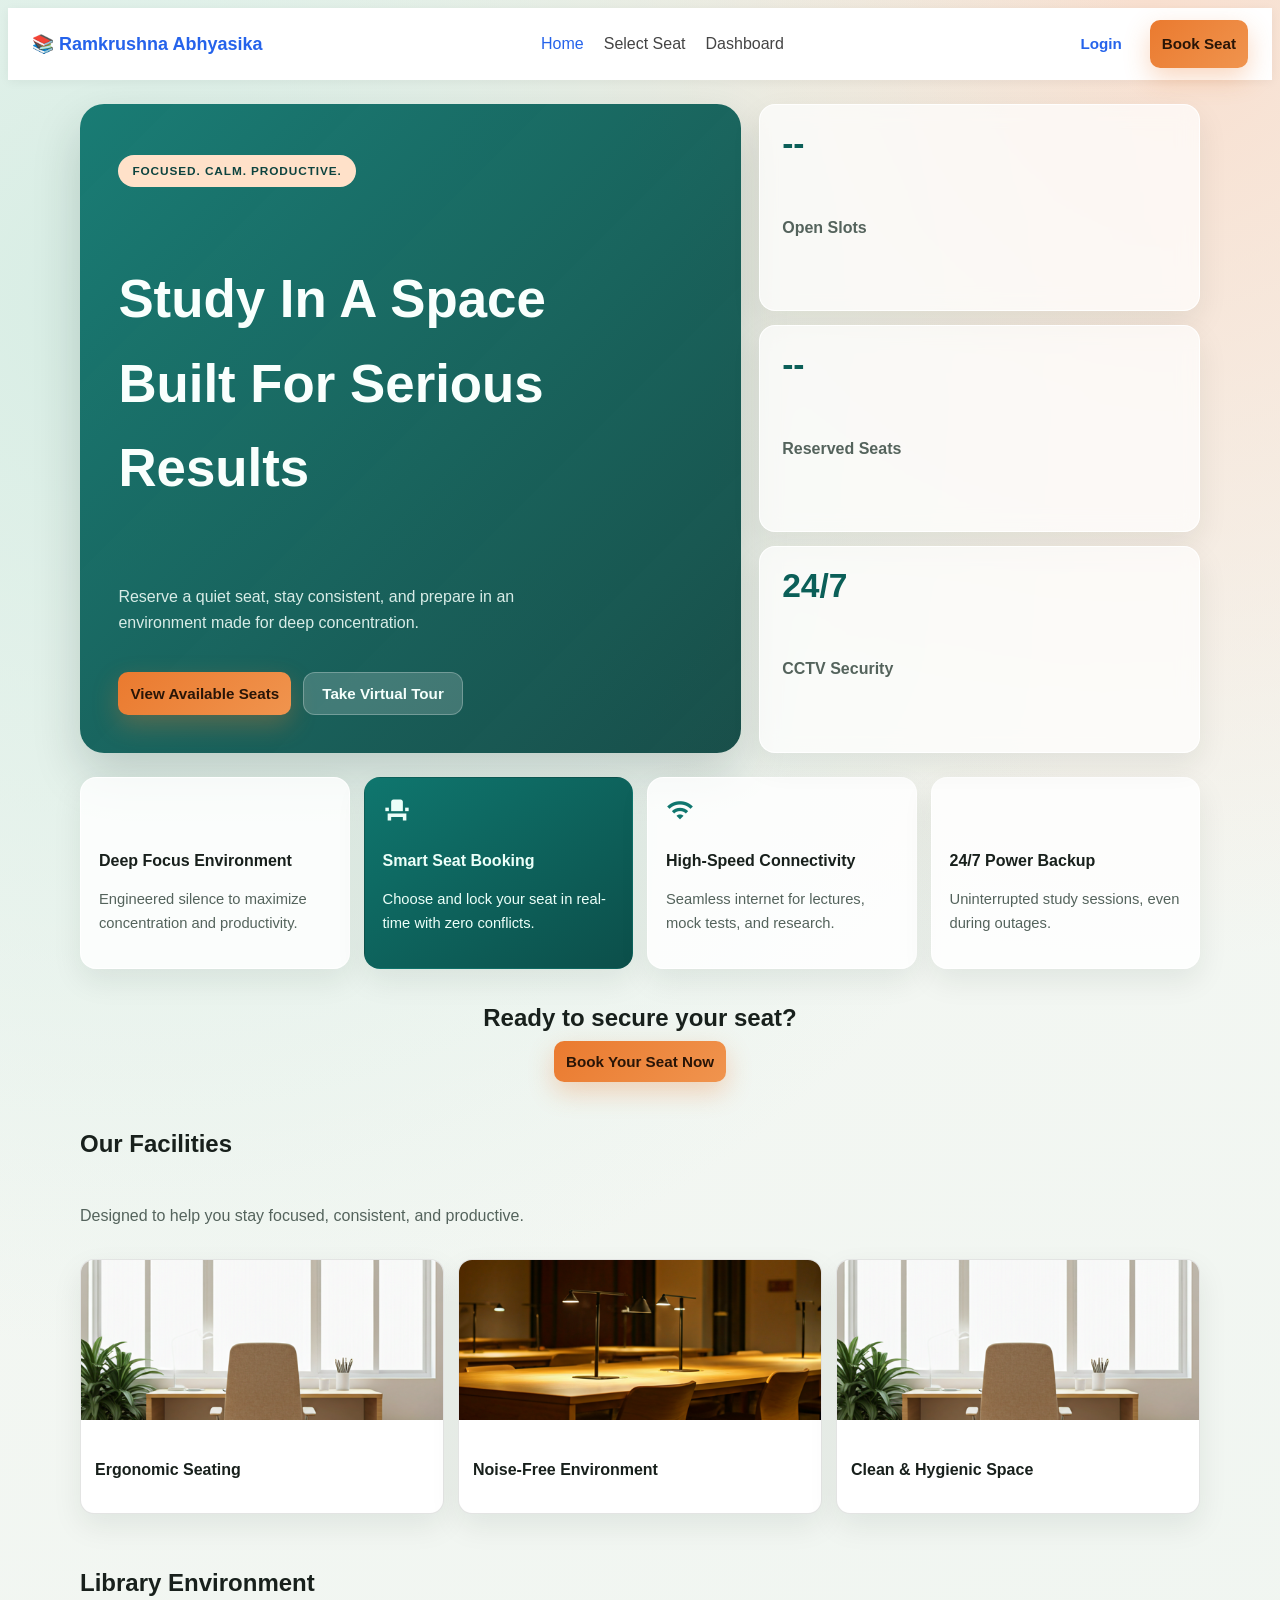
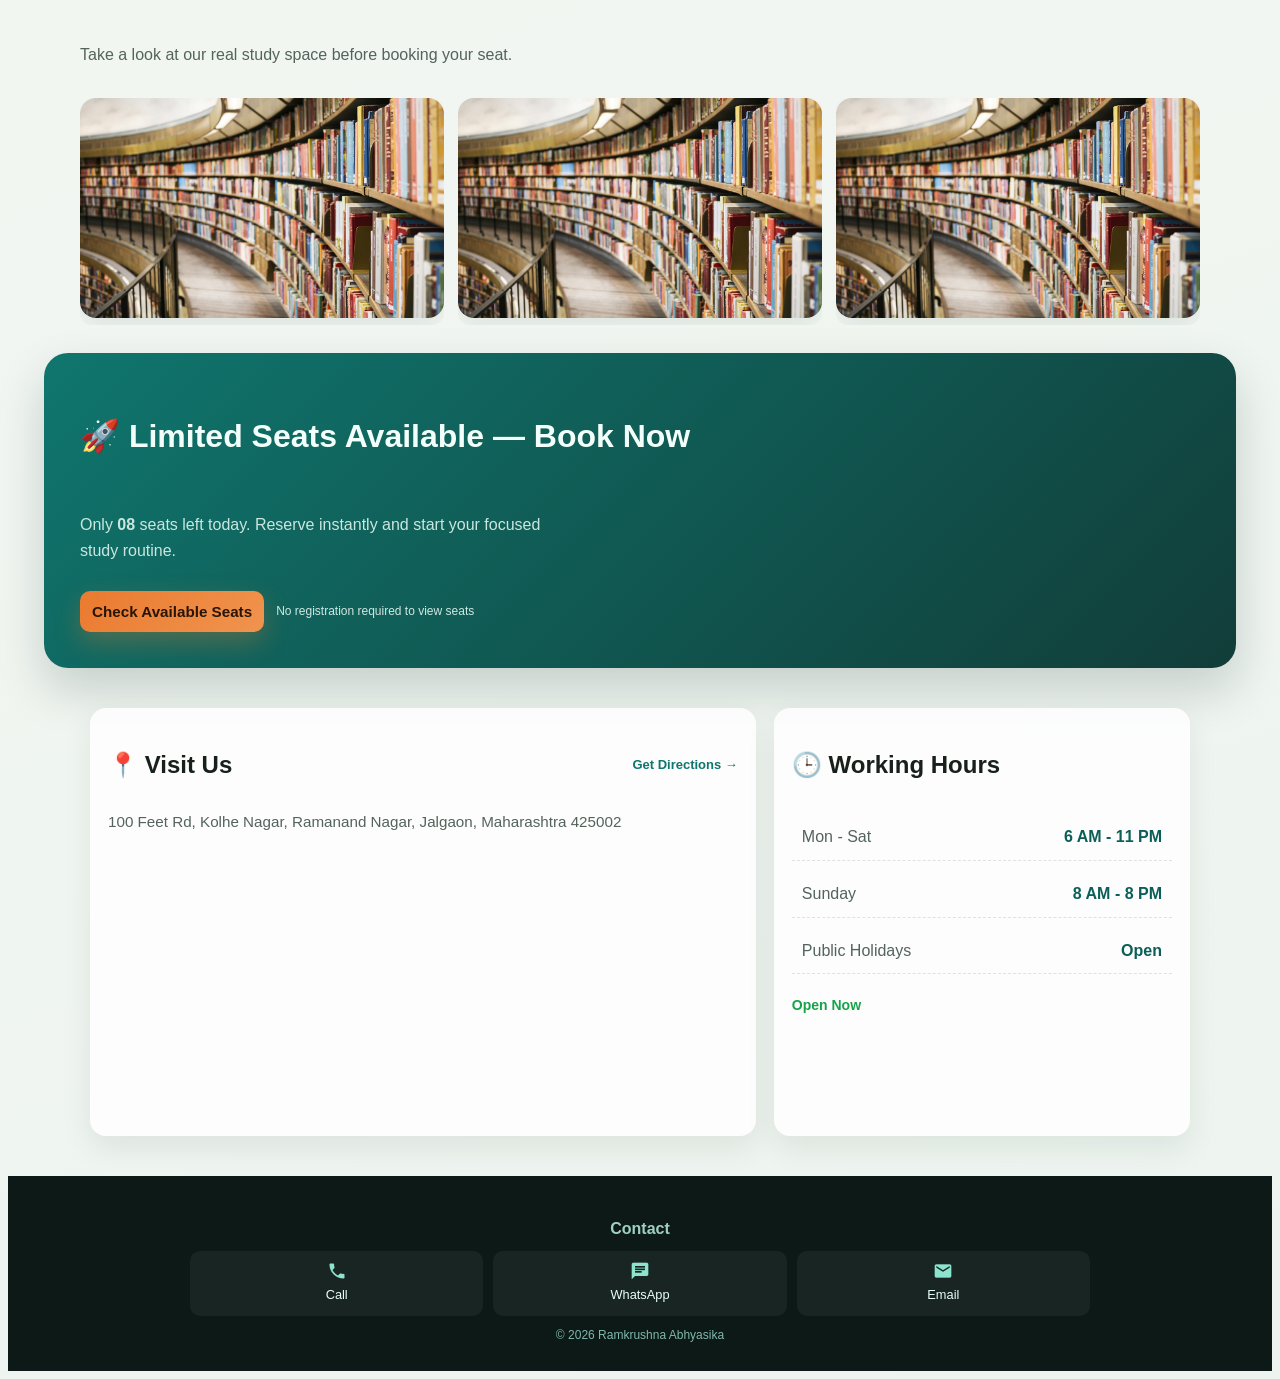
==== index.html @ 171f144e "First commit" ====
<!DOCTYPE html>
<html lang="en">

<head>
    <meta charset="UTF-8">
    <meta name="viewport" content="width=device-width, initial-scale=1.0">
    <title>Ramkrushna Abhyasika </title>
    <!-- icons -->
    <link href="https://fonts.googleapis.com/icon?family=Material+Icons" rel="stylesheet">
    <!-- css -->
    <link rel="stylesheet" href="CSS/style.css">
</head>

<body>
    <!-- Loader Animation -->
    <div id="loader" aria-hidden="true">
        <div class="loader-content">
            <span class="loader-logo">RA</span>
            <span class="loader-text">Preparing Your Study Space</span>
        </div>
    </div>

    <!-- Navigation Bar -->
    <header class="site-header" id="top">
        <nav class="nav-shell">

            <!-- Logo / Brand -->
            <a href="#top" class="brand">
                📚 <span>Ramkrushna Abhyasika</span>
            </a>

            <!-- Mobile Menu Button -->
            <button class="menu-toggle" id="menuToggle">
                ☰
            </button>

            <!-- Navigation Links -->
            <div class="nav-links" id="navLinks">
                <a href="#top" class="nav-link active">Home</a>
                <a href="seat.html" class="nav-link">Select Seat</a>
                <a href="dashboard.html" class="nav-link">Dashboard</a>
            </div>

            <!-- CTA Buttons -->
            <div class="nav-actions">
                <a href="login.html" class="btn btn-outline">Login</a>
                <a href="seat.html" class="btn btn-primary">Book Seat</a>
            </div>
        </nav>
    </header>

    <!-- Main Content -->
    <main>
        <!-- Section 1 -->
        <section class="hero section">
            <div class="hero-panel reveal-up">

                <p class="hero-tag">Focused. Calm. Productive.</p>
                <h1>Study In A Space Built For Serious Results</h1>
                <p class="hero-subtitle">Reserve a quiet seat, stay consistent, and prepare in an environment made for
                    deep
                    concentration.</p>

                <div class="hero-actions">
                    <button class="btn btn-primary" id="btnSeats">View Available Seats</button>
                    <button class="btn btn-ghost" id="btnTour">Take Virtual Tour</button>
                </div>

            </div>

            <div class="hero-metrics reveal-up delay-1">

                <article class="metric-card">
                    <span class="metric-value" data-count="12">--</span>
                    <span class="metric-label">Open Slots</span>
                </article>

                <article class="metric-card">
                    <span class="metric-value" data-count="84">--</span>
                    <span class="metric-label">Reserved Seats</span>
                </article>

                <article class="metric-card">
                    <span class="metric-value">24/7</span>
                    <span class="metric-label">CCTV Security</span>
                </article>

            </div>

        </section>

        <!-- Section 2 -->
        <section class="feature-strip section reveal-up" aria-label="Core Features">

            <!-- Feature 1 -->
            <article class="feature-card">
                <span class="material-icons">self_improvement</span>
                <h3>Deep Focus Environment</h3>
                <p>Engineered silence to maximize concentration and productivity.</p>
            </article>

            <!-- Feature 2 (Highlighted) -->
            <article class="feature-card highlight">
                <span class="material-icons">event_seat</span>
                <h3>Smart Seat Booking</h3>
                <p>Choose and lock your seat in real-time with zero conflicts.</p>
                <span class="feature-badge">Popular</span>
            </article>

            <!-- Feature 3 -->
            <article class="feature-card">
                <span class="material-icons">wifi</span>
                <h3>High-Speed Connectivity</h3>
                <p>Seamless internet for lectures, mock tests, and research.</p>
            </article>

            <!-- Feature 4 -->
            <article class="feature-card">
                <span class="material-icons">bolt</span>
                <h3>24/7 Power Backup</h3>
                <p>Uninterrupted study sessions, even during outages.</p>
            </article>

        </section>

        <!-- CTA BELOW FEATURES -->
        <div class="feature-cta">
            <h2>Ready to secure your seat?</h2>
            <a href="seat.html" class="btn btn-primary">Book Your Seat Now</a>
        </div>

        <section class="section">

            <div class="section-head reveal-up">
                <h2>Our Facilities</h2>
                <p>Designed to help you stay focused, consistent, and productive.</p>
            </div>

            <div class="facility-grid">

                <article class="facility-card reveal-up">
                    <img src="images/desk.png" alt="Ergonomic seating for long study sessions">
                    <div class="facility-content">
                        <h3>Ergonomic Seating</h3>
                    </div>
                </article>

                <article class="facility-card reveal-up delay-1">
                    <img src="images/desk2.png" alt="Noise-free study environment">
                    <div class="facility-content">
                        <h3>Noise-Free Environment</h3>
                    </div>
                </article>

                <article class="facility-card reveal-up delay-2">
                    <img src="images/desk.png" alt="Clean and organized study hall">
                    <div class="facility-content">
                        <h3>Clean & Hygienic Space</h3>
                    </div>
                </article>

            </div>

        </section>

        <section class="section">

            <div class="section-head reveal-up">
                <h2>Library Environment</h2>
                <p>Take a look at our real study space before booking your seat.</p>
            </div>

            <div class="gallery-grid">

                <div class="gallery-item reveal-up">
                    <img src="images/library1.png" alt="Actual study area of library">
                </div>

                <div class="gallery-item reveal-up delay-1">
                    <img src="images/library1.png" alt="Silent reading section">
                </div>

                <div class="gallery-item reveal-up delay-2">
                    <img src="images/library1.png" alt="Seating arrangement">
                </div>

            </div>
        </section>

        <section class="section cta-block reveal-up">

            <h2>🚀 Limited Seats Available — Book Now</h2>

            <p>
                Only <strong id="ctaSeats">08</strong> seats left today.
                Reserve instantly and start your focused study routine.
            </p>

            <div class="cta-actions">
                <button class="btn btn-primary" id="btnBook">
                    Check Available Seats
                </button>

                <span class="cta-note">No registration required to view seats</span>
            </div>

        </section>

        <section class="section info-grid">

            <!-- 📍 Location -->
            <article class="info-card location-card reveal-up">

                <div class="card-head">
                    <h2>📍 Visit Us</h2>
                    <a href="https://maps.google.com/?q=Ramkrushna+abhyasika+Jalgaon" target="_blank"
                        class="map-link">Get Directions →</a>
                </div>

                <p class="address">
                    100 Feet Rd, Kolhe Nagar, Ramanand Nagar, Jalgaon, Maharashtra 425002
                </p>

                <div class="map-wrap">
                    <iframe
                        src="https://www.google.com/maps/embed?pb=!1m18!1m12!1m3!1d3724.724422154545!2d75.54264257525595!3d21.003680980639356!2m3!1f0!2f0!3f0!3m2!1i1024!2i768!4f13.1!3m3!1m2!1s0x3bd90ffb40c4f685%3A0xe615b88f5936e88!2sRamkrushna%20abhyasika!5e0!3m2!1sen!2sin!4v1775656111107!5m2!1sen!2sin"
                        loading="lazy" title="Library Location">
                    </iframe>
                </div>

            </article>

            <!-- 🕒 Hours -->
            <article class="info-card hours-card reveal-up delay-1">

                <h2>🕒 Working Hours</h2>

                <div class="hours-row">
                    <span>Mon - Sat</span>
                    <strong>6 AM - 11 PM</strong>
                </div>

                <div class="hours-row">
                    <span>Sunday</span>
                    <strong>8 AM - 8 PM</strong>
                </div>

                <div class="hours-row">
                    <span>Public Holidays</span>
                    <strong class="open">Open</strong>
                </div>

                <!-- Live Status -->
                <div class="status" id="statusText">Checking status...</div>

            </article>
        </section>

        <footer class="contact-footer">
            <div class="container footer-mini">

                <h3 class="footer-title">Contact</h3>

                <div class="contact-grid">

                    <a href="tel:+919876543210" class="contact-card">
                        <span class="material-icons">call</span>
                        <span>Call</span>
                    </a>

                    <a href="https://wa.me/919876543210" class="contact-card" target="_blank">
                        <span class="material-icons">chat</span>
                        <span>WhatsApp</span>
                    </a>

                    <a href="mailto:support@library.com" class="contact-card">
                        <span class="material-icons">mail</span>
                        <span>Email</span>
                    </a>

                </div>

                <p class="footer-copy">© 2026 Ramkrushna Abhyasika</p>

            </div>
        </footer>
    </main>

    <script src="JS/app.js"></script>
</body>

</html>
---- CSS/style.css ----
:root {
    --bg: #f6f8f4;
    --bg-warm: #edf4ef;
    --surface: rgba(255, 255, 255, 0.82);
    --surface-strong: #ffffff;
    --text: #18201c;
    --muted: #54635c;
    --brand: #0f766e;
    --brand-strong: #0b5f58;
    --accent: #ea7a2f;
    --line: rgba(24, 32, 28, 0.12);
    --shadow-soft: 0 12px 30px rgba(14, 36, 28, 0.08);
    --shadow-strong: 0 22px 48px rgba(12, 41, 31, 0.18);
    --radius-lg: 24px;
    --radius-md: 16px;
    --radius-sm: 12px;
}

html {
    scroll-behavior: smooth;
}

body {
    font-family: "Manrope", sans-serif;
    color: var(--text);
    background:
        radial-gradient(circle at 10% 10%, #d7ede4 0%, transparent 36%),
        radial-gradient(circle at 90% 0%, #f8dfcf 0%, transparent 30%),
        linear-gradient(160deg, var(--bg) 0%, var(--bg-warm) 100%);
    line-height: 1.6;
}

.section {
    width: min(1120px, 92vw);
    margin: 0 auto;
}

/* === LOADER === */

#loader {
    position: fixed;
    inset: 0;
    z-index: 9999;
    display: grid;
    place-items: center;
    background: linear-gradient(120deg, #eef8f3, #fdf0e7);
    transition: opacity 0.55s ease, visibility 0.55s ease;
}

#loader.hide {
    opacity: 0;
    visibility: hidden;
}

.loader-content {
    display: grid;
    gap: 10px;
    justify-items: center;
}

.loader-logo {
    font: 800 3rem/1 "Sora", sans-serif;
    letter-spacing: 1px;
    color: var(--brand);
    text-shadow: 0 8px 25px rgba(15, 118, 110, 0.26);
    animation: pop 1.15s ease-in-out infinite;
}

.loader-text {
    color: var(--muted);
    font-weight: 600;
    letter-spacing: 0.4px;
}

@keyframes pop {

    0%,
    100% {
        transform: scale(0.96);
        opacity: 0.7;
    }

    50% {
        transform: scale(1);
        opacity: 1;
    }
}

/* === HEADER === */
.site-header {
    position: sticky;
    top: 0;
    background: #ffffff;
    box-shadow: 0 2px 10px rgba(0, 0, 0, 0.05);
    z-index: 1000;
}

.nav-shell {
    display: flex;
    align-items: center;
    justify-content: space-between;
    padding: 12px 24px;
}

.brand {
    font-size: 18px;
    font-weight: 600;
    color: #2563eb;
    text-decoration: none;
}

.nav-links {
    display: flex;
    gap: 20px;
}

.nav-link {
    text-decoration: none;
    color: #444;
    font-weight: 500;
}

.nav-link.active {
    color: #2563eb;
}

.nav-actions {
    display: flex;
    gap: 10px;
}

.btn {
    padding: 6px 14px;
    border-radius: 8px;
    text-decoration: none;
    font-size: 14px;
}

.btn-outline {
    border: 1px solid #2563eb;
    color: #2563eb;
}

.btn-primary {
    background: #2563eb;
    color: white;
}

/* Mobile */
.menu-toggle {
    display: none;
    font-size: 22px;
    background: none;
    border: none;
}

@media (max-width: 768px) {
    .nav-links {
        display: none;
        position: absolute;
        top: 60px;
        right: 20px;
        flex-direction: column;
        background: white;
        padding: 10px;
        border-radius: 8px;
        box-shadow: 0 4px 20px rgba(0, 0, 0, 0.1);
    }

    .nav-links.active {
        display: flex;
    }

    .menu-toggle {
        display: block;
    }

    .nav-actions {
        display: none;
    }
}

/* === HERO SECTION === */

.hero {
    margin-top: 24px;
    display: grid;
    gap: 18px;
    grid-template-columns: 1.35fr 0.9fr;
    align-items: stretch;
}

.hero-panel {
    border-radius: var(--radius-lg);
    padding: clamp(24px, 3vw, 44px);
    background:
        linear-gradient(135deg, rgba(15, 118, 110, 0.95), rgba(7, 65, 60, 0.92)),
        url("../images/background.png") center/cover;
    color: #f9fffd;
    min-height: 420px;
    display: grid;
    align-content: center;
    gap: 14px;
    box-shadow: var(--shadow-strong);
}

.hero-tag {
    width: fit-content;
    font-weight: 800;
    font-size: 0.74rem;
    letter-spacing: 0.9px;
    text-transform: uppercase;
    color: #0d433f;
    background: #ffe1c9;
    border-radius: 999px;
    padding: 7px 14px;
}

.hero h1 {
    font-size: clamp(1.85rem, 4.6vw, 3.3rem);
    max-width: 18ch;
}

.hero-subtitle {
    max-width: 46ch;
    color: #d8ece7;
}

.hero-actions {
    display: flex;
    flex-wrap: wrap;
    gap: 12px;
    margin-top: 6px;
}

.btn {
    border: 0;
    border-radius: 12px;
    padding: 12px 18px;
    font-weight: 700;
    font-size: 0.95rem;
    cursor: pointer;
    transition: transform 0.2s ease, box-shadow 0.2s ease, background 0.2s ease;
}

.btn:hover {
    transform: translateY(-2px);
}

.btn-primary {
    background: linear-gradient(135deg, var(--accent), #f0944e);
    color: #291507;
    box-shadow: 0 10px 26px rgba(234, 122, 47, 0.3);
}

.btn-primary:hover {
    box-shadow: 0 14px 30px rgba(234, 122, 47, 0.4);
}

.btn-ghost {
    background: rgba(255, 255, 255, 0.18);
    color: #f5fffc;
    border: 1px solid rgba(255, 255, 255, 0.26);
}

.hero-metrics {
    display: grid;
    gap: 14px;
}

.metric-card {
    border: 1px solid rgba(255, 255, 255, 0.9);
    border-radius: var(--radius-md);
    box-shadow: var(--shadow-soft);
    padding: 22px;
    display: grid;
    backdrop-filter: blur(10px);
    background: rgba(255, 255, 255, 0.7);
}

.metric-value {
    font: 800 clamp(1.5rem, 2.9vw, 2.1rem)/1 "Sora", sans-serif;
    color: var(--brand-strong);
    margin-bottom: 6px;
}

.metric-label {
    color: var(--muted);
    font-weight: 700;
}

/* === SECTION FEATURE === */

.feature-strip {
    margin-top: 24px;
    display: grid;
    grid-template-columns: repeat(4, minmax(0, 1fr));
    gap: 14px;
}

.feature-card {
    background: var(--surface);
    border: 1px solid rgba(255, 255, 255, 0.9);
    border-radius: var(--radius-md);
    padding: 18px;
    box-shadow: var(--shadow-soft);

    transition: all 0.3s ease;
    cursor: pointer;
}

.feature-card:hover {
    transform: translateY(-6px) scale(1.02);
    box-shadow: 0 20px 40px rgba(0, 0, 0, 0.1);
}

.feature-card .material-icons {
    font-size: 28px;
    color: var(--brand);
    margin-bottom: 8px;
}

.feature-card h3 {
    font-size: 1rem;
    margin-bottom: 6px;
}

.feature-card p {
    color: var(--muted);
    font-size: 0.92rem;
}

.feature-card.highlight {
    background: linear-gradient(145deg, #0f766e, #0c4f4a);
    border-color: transparent;
}

.feature-card.highlight h3,
.feature-card.highlight p,
.feature-card.highlight .material-icons {
    color: #ecfff9;
}

.feature-badge {
    position: absolute;
    top: 10px;
    right: 10px;
    background: #ffd166;
    color: #000;
    font-size: 11px;
    padding: 4px 8px;
    border-radius: 999px;
    font-weight: 700;
}

.feature-cta {
    text-align: center;
    margin-top: 30px;
}

.feature-cta h2 {
    margin-bottom: 12px;
}

@media (max-width: 768px) {
    .feature-strip {
        grid-template-columns: 1fr 1fr;
    }
}

/* Scetion : Facilities */
.section-head {
    display: grid;
    gap: 4px;
    margin-top: 30px;
    margin-bottom: 14px;
}

.section-head p {
    color: var(--muted);
}

.facility-grid {
    display: grid;
    grid-template-columns: repeat(3, minmax(0, 1fr));
    gap: 14px;
}

.facility-card {
    background: var(--surface-strong);
    border: 1px solid var(--line);
    overflow: hidden;
    box-shadow: var(--shadow-soft);

    border-radius: 14px;
    transition: all 0.3s ease;
}

.facility-card img {
    width: 100%;
    height: 160px;
    object-fit: cover;
}

.facility-card h3 {
    font-size: 1rem;
    padding: 14px;
}

/* Section - Enviroment */
.gallery-grid {
    display: grid;
    grid-template-columns: repeat(3, 1fr);
    gap: 14px;
}

.gallery-item {
    position: relative;
    overflow: hidden;
    border-radius: 12px;
}

.gallery-item img {
    width: 100%;
    height: 220px;
    object-fit: cover;
    transition: transform 0.4s ease;
    border-radius: var(--radius-md);
    box-shadow: var(--shadow-soft);
}

/* Section CTA Bolck */

/* Base CTA */
.cta-block {
    margin-top: 28px;
    border-radius: var(--radius-lg);
    padding: clamp(20px, 4vw, 36px);
    background: linear-gradient(135deg, #0f766e, #123d39);
    color: #f2fffa;
    box-shadow: var(--shadow-strong);

    display: flex;
    flex-direction: column;
    gap: 12px;
}

/* Text */
.cta-block h2 {
    font-size: clamp(1.4rem, 3.5vw, 2rem);
    line-height: 1.3;
}

.cta-block p {
    font-size: clamp(0.9rem, 2.5vw, 1rem);
    color: #cae7df;
    max-width: 500px;
}

/* Actions */
.cta-actions {
    display: flex;
    align-items: center;
    gap: 12px;
    flex-wrap: wrap;
}

.cta-note {
    font-size: 12px;
    opacity: 0.85;
}

/* Button */
.btn-primary {
    padding: 12px;
    border-radius: 10px;
    font-size: 0.95rem;
    cursor: pointer;
}

/* Grid Layout */
.info-grid {
    margin: 40px auto;
    max-width: 1100px;
    width: 100%;

    display: grid;
    grid-template-columns: 1.6fr 1fr;
    gap: 18px;
}

/* Card Base */
.info-card {
    background: var(--surface);
    padding: 18px;
    border-radius: var(--radius-md);
    box-shadow: var(--shadow-soft);
}

/* Header */
.card-head {
    display: flex;
    justify-content: space-between;
    align-items: center;
}

.map-link {
    font-size: 13px;
    color: var(--brand);
    text-decoration: none;
    font-weight: 600;
}

/* Address */
.address {
    margin-top: 6px;
    color: var(--muted);
    font-size: 0.95rem;
}

/* Map */
.map-wrap {
    margin-top: 12px;
    border-radius: 10px;
    overflow: hidden;
}

.map-wrap iframe {
    width: 100%;
    height: 260px;
    border: 0;
}

/* Hours */
.hours-card {
    display: flex;
    flex-direction: column;
    gap: 10px;
}

.hours-row {
    display: flex;
    justify-content: space-between;
    padding: 10px;
    border-bottom: 1px dashed var(--line);
}

.hours-row:last-child {
    border-bottom: none;
}

.hours-row span {
    color: var(--muted);
}

.hours-row strong {
    color: var(--brand-strong);
}

/* Status */
.status {
    margin-top: 10px;
    font-weight: 700;
    font-size: 14px;
}

/* Open/Closed colors */
.status.open {
    color: #16a34a;
}

.status.closed {
    color: #dc2626;
}

/* Footer Base */
.contact-footer {
    background: #0c1916;
    color: #e9fffa;
    padding: 24px 0 14px;
}

/* Container */
.footer-mini {
    max-width: 900px;
    margin: auto;
    padding: 0 12px;
    text-align: center;
}

/* Title */
.footer-title {
    font-size: 1rem;
    margin-bottom: 10px;
    color: #9fd0c4;
}

/* Grid */
.contact-grid {
    display: grid;
    grid-template-columns: repeat(3, 1fr);
    gap: 10px;
}

/* Cards (Small & Clean) */
.contact-card {
    display: flex;
    flex-direction: column;
    align-items: center;
    gap: 4px;

    padding: 10px;
    border-radius: 10px;

    background: rgba(255, 255, 255, 0.05);
    text-decoration: none;
    color: inherit;

    font-size: 0.8rem;
    transition: 0.2s ease;
}

/* Icons */
.contact-card .material-icons {
    font-size: 20px;
    color: #8ce4cf;
}

/* Hover */
.contact-card:hover {
    background: rgba(255, 255, 255, 0.12);
    transform: translateY(-2px);
}

/* Copy */
.footer-copy {
    margin-top: 10px;
    font-size: 0.75rem;
    color: #7fb8ac;
}

/* 📱 Mobile */
@media (max-width: 600px) {
    .contact-grid {
        grid-template-columns: repeat(3, 1fr);
    }

    .contact-card {
        padding: 8px;
        font-size: 0.75rem;
    }

    .contact-card .material-icons {
        font-size: 18px;
    }
}

/* 📱 Responsive */
@media (max-width: 768px) {
    .info-grid {
        grid-template-columns: 1fr;
    }

    .card-head {
        flex-direction: column;
        align-items: flex-start;
        gap: 6px;
    }

    .map-wrap iframe {
        height: 220px;
    }
}

/* ========================= */
/* 📱 Tablet (≤ 768px) */
/* ========================= */
@media (max-width: 768px) {
    .cta-block {
        text-align: center;
        align-items: center;
    }

    .cta-actions {
        flex-direction: column;
        align-items: stretch;
        width: 100%;
    }

    .btn-primary {
        width: 100%;
    }
}

/* ========================= */
/* 📱 Small Mobile (≤ 480px) */
/* ========================= */
@media (max-width: 480px) {
    .cta-block {
        padding: 18px;
    }

    .cta-block h2 {
        font-size: 1.3rem;
    }

    .cta-block p {
        font-size: 0.85rem;
    }

    .cta-note {
        font-size: 11px;
    }
}

@keyframes pulse {
    0% {
        box-shadow: 0 0 0 rgba(0, 0, 0, 0.2);
    }

    50% {
        box-shadow: 0 10px 30px rgba(0, 0, 0, 0.25);
    }

    100% {
        box-shadow: 0 0 0 rgba(0, 0, 0, 0.2);
    }
}

@media (max-width: 980px) {

    .hero,
    .split-grid,
    .info-grid {
        grid-template-columns: 1fr;
    }

    .feature-strip,
    .facility-grid,
    .contact-grid {
        grid-template-columns: repeat(2, minmax(0, 1fr));
    }

    .gallery-grid {
        grid-template-columns: repeat(2, minmax(0, 1fr));
    }

    .gallery-grid img {
        height: 240px;
    }
}

@media (max-width: 640px) {

    .hero-panel {
        min-height: auto;
    }

    .hero-actions .btn {
        width: 100%;
    }

    .feature-strip,
    .contact-grid {
        grid-template-columns: 1fr;
    }

    .facility-grid,
    .gallery-grid {
        grid-template-columns: none;
        grid-auto-flow: column;
        grid-auto-columns: minmax(240px, 82vw);
        overflow-x: auto;
        overflow-y: hidden;
        scroll-snap-type: x proximity;
        padding-bottom: 8px;
    }

    .facility-card,
    .gallery-grid img {
        scroll-snap-align: start;
    }

    .gallery-grid img {
        height: 210px;
    }

    .hours-row {
        font-size: 0.93rem;
    }
}

@media (prefers-reduced-motion: reduce) {
    html {
        scroll-behavior: auto;
    }

    *,
    *::before,
    *::after {
        animation: none !important;
        transition: none !important;
    }
}



/* ================= Seat.html Syling Code ================= */
.seat-page {
    padding-bottom: 42px;
}

.seat-hero {
    margin-top: 24px;
    background: linear-gradient(135deg, rgba(15, 118, 110, 0.95), rgba(7, 65, 60, 0.93));
    color: #f6fffc;
    border-radius: var(--radius-lg);
    padding: clamp(20px, 3vw, 30px);
    box-shadow: var(--shadow-strong);
}

.seat-hero h1 {
    font-size: clamp(1.5rem, 4vw, 2.3rem);
    margin-bottom: 8px;
}

.seat-hero p {
    color: #d6ece5;
    max-width: 70ch;
}

.legend {
    margin-top: 12px;
    display: flex;
    flex-wrap: wrap;
    gap: 14px;
    align-items: center;
    font-weight: 700;
    font-size: 0.92rem;
}

.legend-item {
    display: inline-flex;
    align-items: center;
    gap: 8px;
    color: #e9fffa;
}

.legend-dot {
    width: 14px;
    height: 14px;
    border-radius: 50%;
    display: inline-block;
    border: 1px solid rgba(255, 255, 255, 0.55);
}

.legend-dot.available {
    background: #16a34a;
}

.legend-dot.booked {
    background: #dc2626;
}

.sections-grid {
    margin-top: 20px;
    display: grid;
    grid-template-columns: repeat(2, minmax(0, 1fr));
    gap: 16px;
}

.library-section-card {
    background: var(--surface-strong);
    border: 1px solid var(--line);
    border-radius: var(--radius-md);
    box-shadow: var(--shadow-soft);
    padding: 16px;
}

.section-top {
    display: flex;
    align-items: center;
    justify-content: space-between;
    gap: 10px;
    margin-bottom: 6px;
}

.section-top h2 {
    font-size: 1.1rem;
}

.section-type {
    background: rgba(15, 118, 110, 0.12);
    color: var(--brand-strong);
    border: 1px solid rgba(15, 118, 110, 0.22);
    border-radius: 999px;
    padding: 4px 10px;
    font: 700 0.78rem/1.2 "Sora", sans-serif;
    letter-spacing: 0.2px;
}

.seat-counts {
    display: flex;
    flex-wrap: wrap;
    gap: 8px;
    margin-bottom: 12px;
    color: var(--muted);
    font-size: 0.9rem;
    font-weight: 600;
}

.seat-counts .count-chip {
    padding: 5px 10px;
    border-radius: 999px;
    background: #f2f5f3;
    border: 1px solid #e3e9e6;
}

.seat-pricing {
    display: flex;
    flex-wrap: wrap;
    gap: 8px;
    margin-bottom: 12px;
}

.price-chip {
    padding: 5px 10px;
    border-radius: 999px;
    border: 1px solid #edd7c8;
    background: #fff5ed;
    color: #8a4b20;
    font-size: 0.86rem;
    font-weight: 700;
}

.seats-grid {
    display: grid;
    grid-template-columns: repeat(5, minmax(0, 1fr));
    gap: 12px 10px;
}

.seat {
    width: 100%;
    height: 56px;
    display: grid;
    justify-items: center;
    align-content: center;
    gap: 3px;
    border-radius: 10px;
    color: #ffffff;
    border: 1px solid transparent;
    user-select: none;
    cursor: pointer;
    font: inherit;
}

.seat-icon {
    display: inline-grid;
    place-items: center;
    width: 20px;
    height: 20px;
    opacity: 0.98;
}

.seat-icon svg {
    display: block;
    width: 100%;
    height: 100%;
    fill: currentColor;
}

.seat-number {
    font: 700 0.72rem/1 "Sora", sans-serif;
    letter-spacing: 0.1px;
}

.seat.available {
    background: #16a34a;
    border-color: #0f7a37;
}

.seat.available:hover {
    filter: brightness(1.05);
    transform: translateY(-1px);
}

.seat.selected {
    box-shadow: 0 0 0 3px rgba(15, 118, 110, 0.3);
}

.seat.booked {
    background: #dc2626;
    border-color: #b61f1f;
    cursor: not-allowed;
}

.admission-card {
    margin-top: 24px;
    background: var(--surface-strong);
    border: 1px solid var(--line);
    border-radius: var(--radius-lg);
    box-shadow: var(--shadow-soft);
    padding: clamp(16px, 3vw, 24px);
}

.admission-card h2 {
    margin-bottom: 6px;
}

.admission-card p {
    color: var(--muted);
    margin-bottom: 12px;
}

.selected-seat {
    display: inline-flex;
    align-items: center;
    gap: 8px;
    padding: 7px 12px;
    border-radius: 999px;
    background: rgba(15, 118, 110, 0.11);
    border: 1px solid rgba(15, 118, 110, 0.2);
    color: var(--brand-strong);
    font-weight: 700;
    margin-bottom: 14px;
}

.selected-pricing {
    margin-bottom: 12px;
    color: var(--muted);
    font-weight: 700;
    font-size: 0.92rem;
}

.selected-seat.selection-error {
    background: #fef2f2;
    border-color: rgba(220, 38, 38, 0.3);
    color: #b91c1c;
}

.student-form {
    display: grid;
    grid-template-columns: repeat(2, minmax(0, 1fr));
    gap: 12px;
}

.field {
    display: grid;
    gap: 5px;
    min-width: 0;
}

.field.span-2 {
    grid-column: span 2;
}

.field label {
    font-weight: 700;
    font-size: 0.9rem;
    color: var(--text);
}

.field input,
.field textarea {
    width: 100%;
    max-width: 100%;
    box-sizing: border-box;
    border: 1px solid #cfdad4;
    border-radius: 10px;
    padding: 11px 12px;
    font: 500 0.93rem/1.4 "Manrope", sans-serif;
    color: var(--text);
    background: #ffffff;
}

.field textarea {
    min-height: 90px;
    resize: vertical;
}

.field input.is-invalid,
.field textarea.is-invalid {
    border-color: #dc2626;
    box-shadow: 0 0 0 3px rgba(220, 38, 38, 0.12);
}

.field-error {
    margin: 0;
    color: #b91c1c;
    font-size: 0.82rem;
    font-weight: 600;
}

.student-form button {
    grid-column: span 2;
    border: 0;
    border-radius: 12px;
    padding: 12px 16px;
    font: 700 0.95rem/1 "Sora", sans-serif;
    background: linear-gradient(135deg, var(--accent), #f0944e);
    color: #2a1607;
    cursor: pointer;
}

.success-box {
    margin-top: 14px;
    padding: 12px 14px;
    border-radius: 12px;
    border: 1px solid #98d8b2;
    background: #edfcf2;
    color: #0f5132;
    font-weight: 600;
}

@media (max-width: 900px) {
    .sections-grid {
        grid-template-columns: 1fr;
    }
}

@media (max-width: 520px) {
    .student-form {
        grid-template-columns: 1fr;
    }

    .field.span-2,
    .student-form button {
        grid-column: span 1;
    }

    .seats-grid {
        gap: 10px 8px;
    }

    .seat {
        height: 50px;
        gap: 2px;
    }

    .seat-icon {
        width: 18px;
        height: 18px;
    }

    .seat-number {
        font-size: 0.68rem;
    }
}
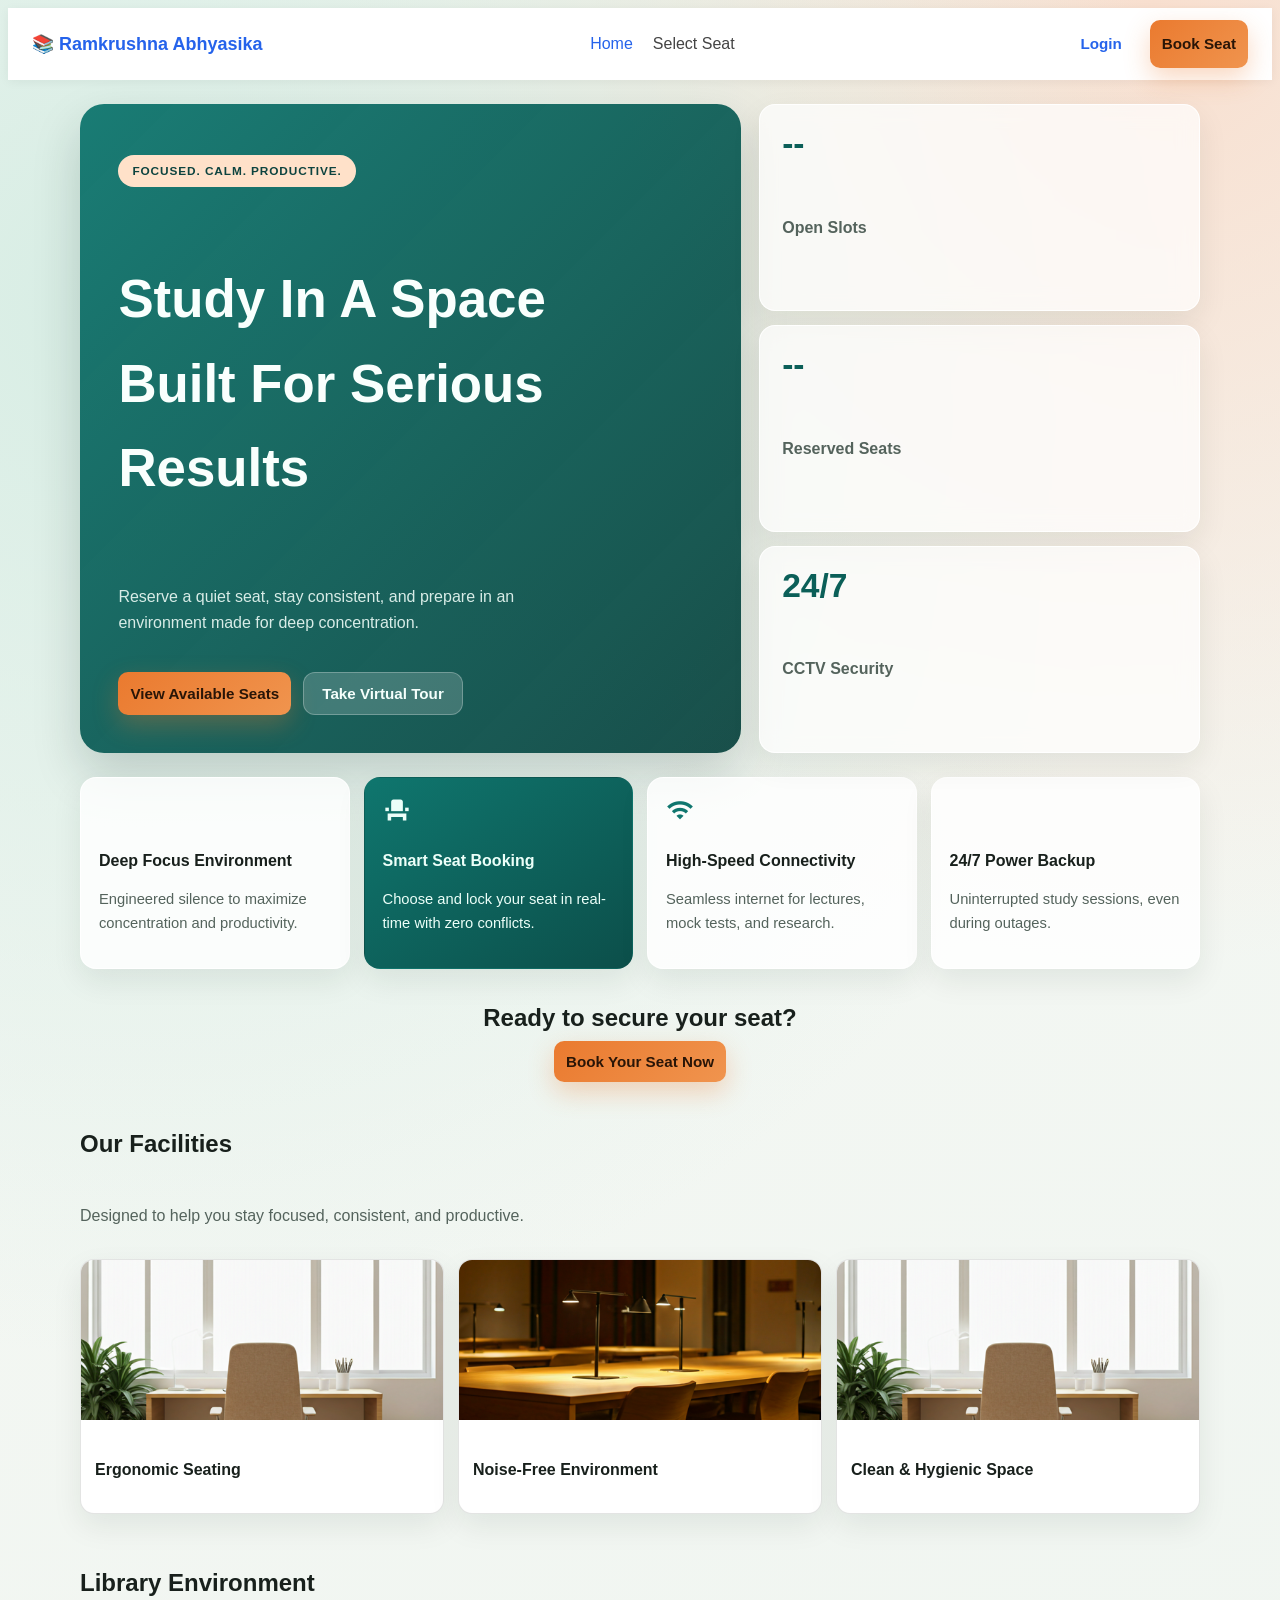
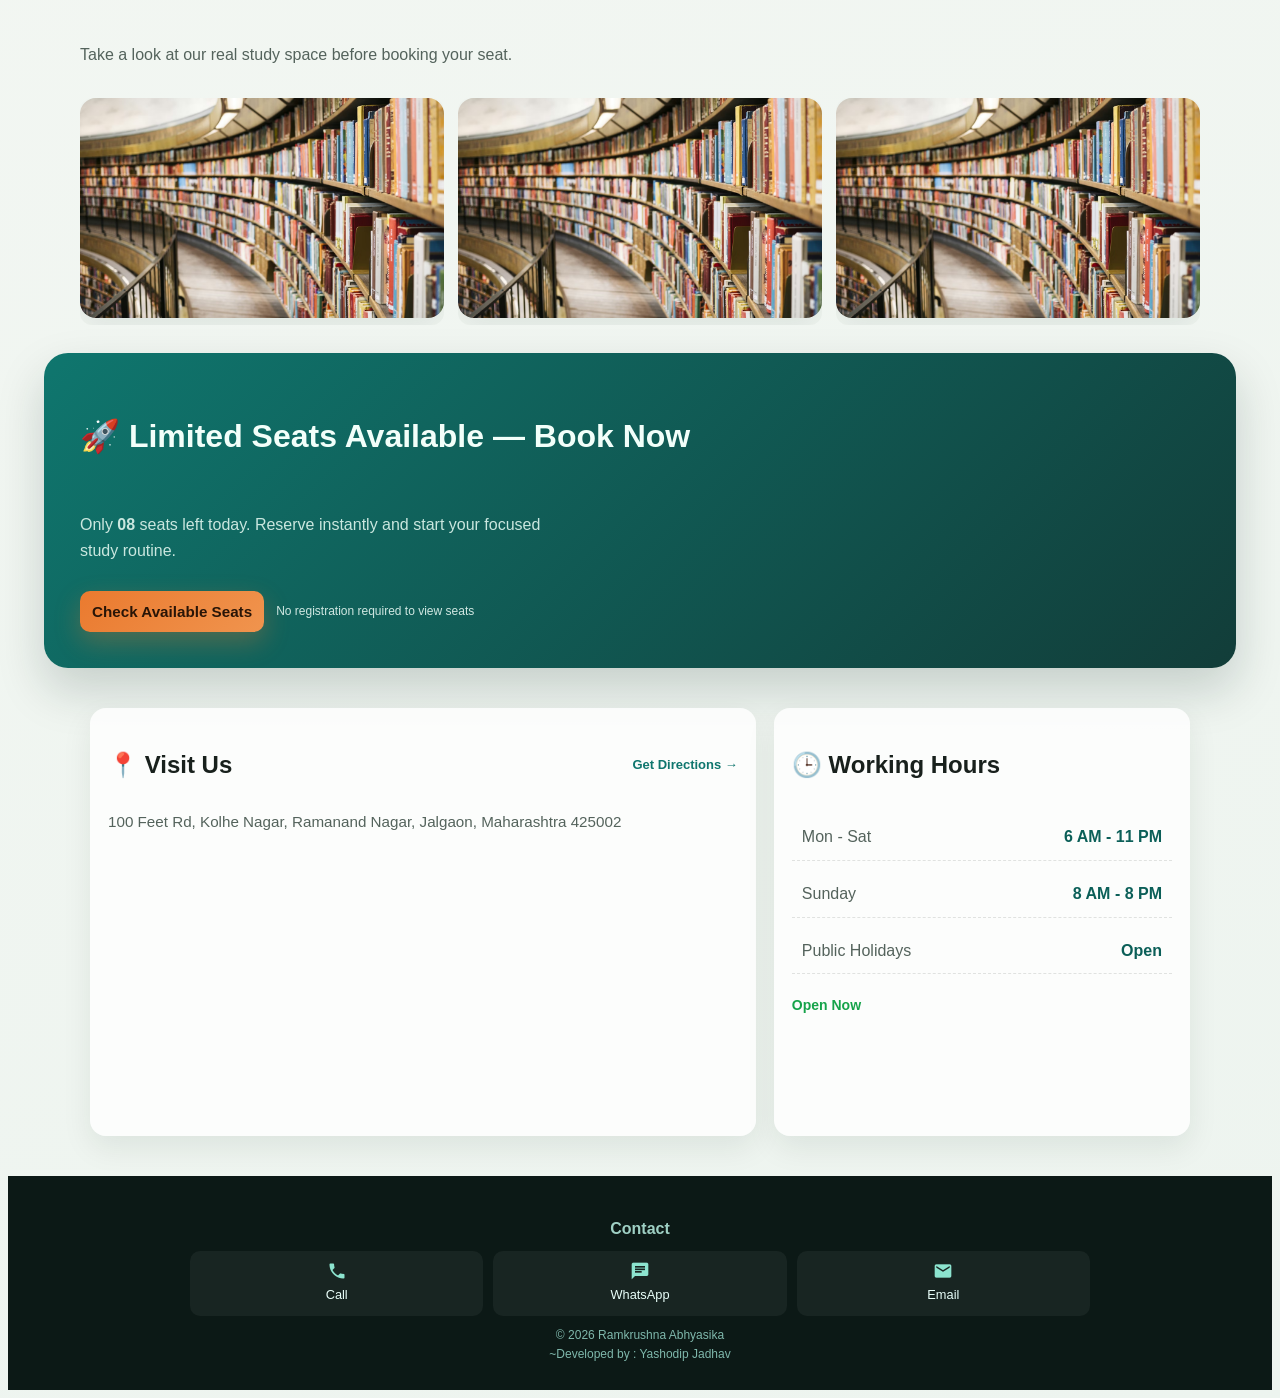
==== commit 5a88a968: "Improve the website" ====
--- a/index.html
+++ b/index.html
@@ -4,7 +4,7 @@
 <head>
     <meta charset="UTF-8">
     <meta name="viewport" content="width=device-width, initial-scale=1.0">
-    <title>Ramkrushna Abhyasika </title>
+    <title>Home | Ramkrushna Abhyasika</title>
     <!-- icons -->
     <link href="https://fonts.googleapis.com/icon?family=Material+Icons" rel="stylesheet">
     <!-- css -->
@@ -25,7 +25,7 @@
         <nav class="nav-shell">
 
             <!-- Logo / Brand -->
-            <a href="#top" class="brand">
+            <a href="index.html" class="brand">
                 📚 <span>Ramkrushna Abhyasika</span>
             </a>
 
@@ -38,7 +38,6 @@
             <div class="nav-links" id="navLinks">
                 <a href="#top" class="nav-link active">Home</a>
                 <a href="seat.html" class="nav-link">Select Seat</a>
-                <a href="dashboard.html" class="nav-link">Dashboard</a>
             </div>
 
             <!-- CTA Buttons -->
@@ -263,12 +262,12 @@
 
                 <div class="contact-grid">
 
-                    <a href="tel:+919876543210" class="contact-card">
+                    <a href="tel:+918956726948" class="contact-card">
                         <span class="material-icons">call</span>
                         <span>Call</span>
                     </a>
 
-                    <a href="https://wa.me/919876543210" class="contact-card" target="_blank">
+                    <a href="https://wa.me/918956726948" class="contact-card" target="_blank">
                         <span class="material-icons">chat</span>
                         <span>WhatsApp</span>
                     </a>
@@ -280,7 +279,7 @@
 
                 </div>
 
-                <p class="footer-copy">© 2026 Ramkrushna Abhyasika</p>
+                <p class="footer-copy">© 2026 Ramkrushna Abhyasika <br> ~Developed by : Yashodip Jadhav</p>
 
             </div>
         </footer>
@@ -289,4 +288,4 @@
     <script src="JS/app.js"></script>
 </body>
 
-</html>
+</html>
--- a/CSS/style.css
+++ b/CSS/style.css
@@ -1146,3 +1146,91 @@
         font-size: 0.68rem;
     }
 }
+
+/* Seat.html */
+/* Popup Background */
+.popup-overlay {
+    position: fixed;
+    inset: 0;
+
+    background: rgba(0, 0, 0, 0.5);
+
+    display: flex;
+    justify-content: center;
+    align-items: center;
+
+    opacity: 0;
+    transition: 0.3s ease;
+
+    z-index: 9999;
+    pointer-events: none;
+}
+
+.popup-overlay.show {
+    opacity: 1;
+    pointer-events: auto;
+}
+
+/* Popup Box */
+.popup-box {
+    width: 90%;
+    max-width: 380px;
+
+    background: white;
+    border-radius: 20px;
+
+    padding: 30px 24px;
+    text-align: center;
+
+    animation: popupScale 0.3s ease;
+}
+
+/* Icon */
+.popup-icon {
+    font-size: 60px;
+    margin-bottom: 15px;
+}
+
+/* Title */
+.popup-box h2 {
+    margin-bottom: 10px;
+    color: #222;
+}
+
+/* Text */
+.popup-box p {
+    color: #666;
+    line-height: 1.5;
+    margin-bottom: 20px;
+}
+
+/* Button */
+.popup-box button {
+    border: none;
+    background: #4CAF50;
+    color: white;
+
+    padding: 12px 24px;
+    border-radius: 10px;
+
+    cursor: pointer;
+    font-size: 16px;
+}
+
+/* Animation */
+@keyframes popupScale {
+
+    from {
+        transform: scale(0.7);
+        opacity: 0;
+    }
+
+    to {
+        transform: scale(1);
+        opacity: 1;
+    }
+}
+
+.popup-overlay {
+    display: flex;
+}
